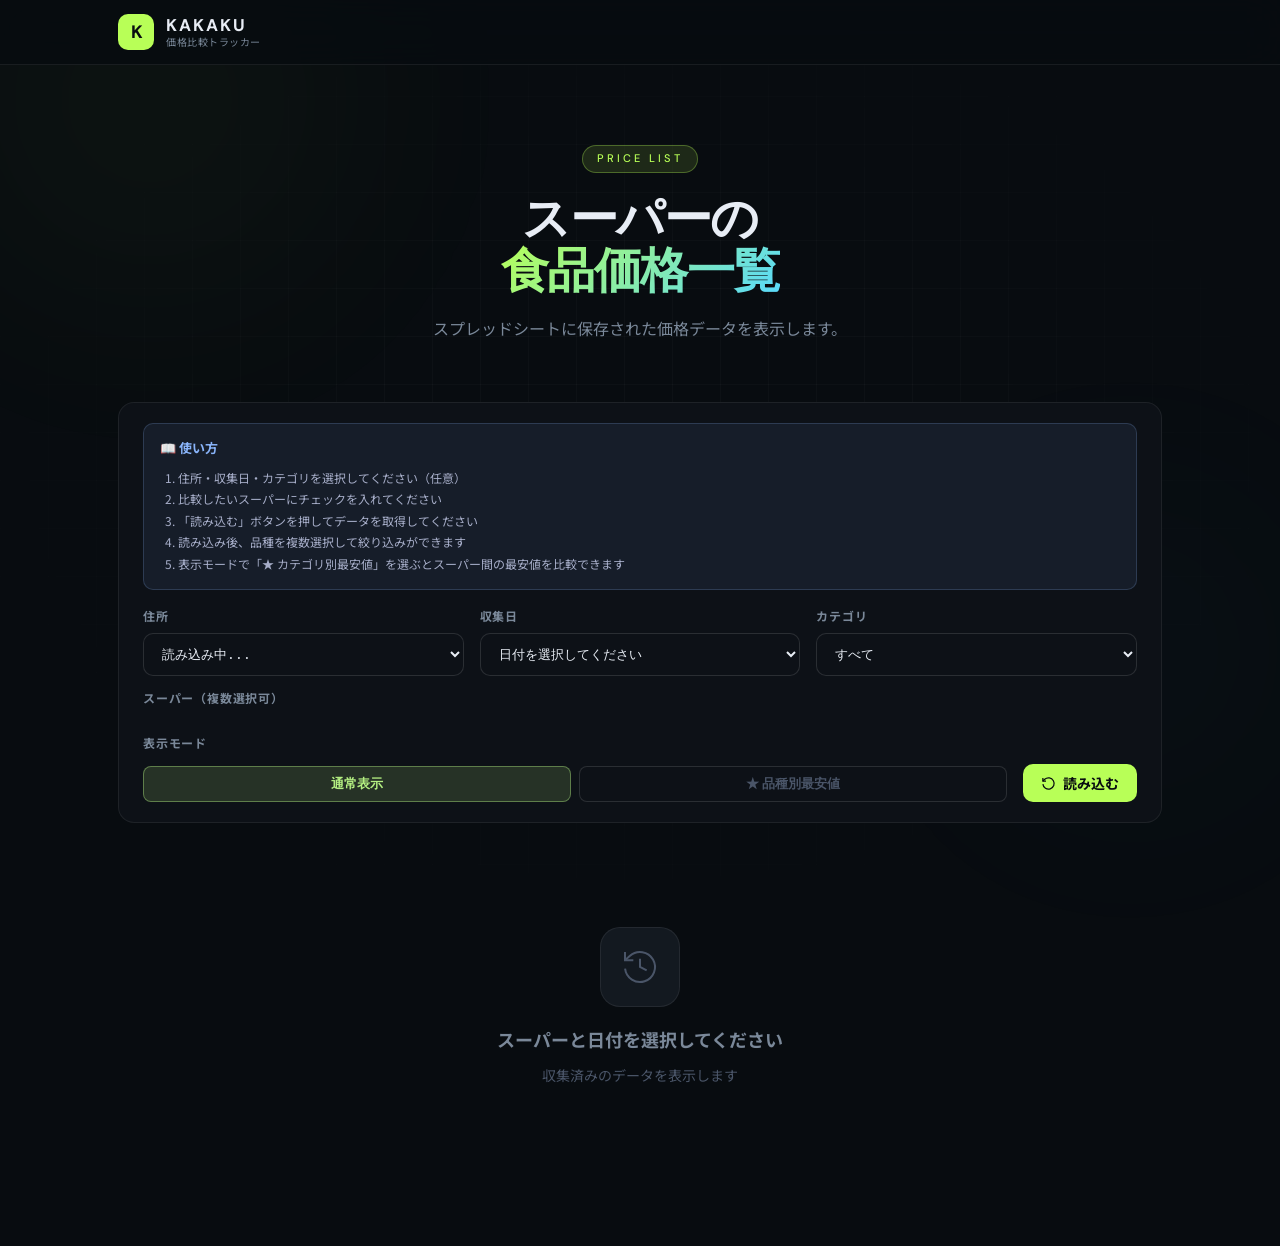
==== prices.html @ 95983d28 "Add files via upload" ====
<!DOCTYPE html>
<html lang="ja">
<head>
  <meta charset="UTF-8">
  <meta name="viewport" content="width=device-width, initial-scale=1.0">
  <title>食品価格一覧 - スーパーの食品価格比較アプリ</title>
  <link rel="preconnect" href="https://fonts.googleapis.com">
  <link href="https://fonts.googleapis.com/css2?family=DM+Sans:opsz,wght@9..40,300;9..40,500;9..40,700&family=Noto+Sans+JP:wght@300;400;500;700&family=DM+Mono:wght@400;500&display=swap" rel="stylesheet">
  <link rel="stylesheet" href="css/style.css">
</head>
<body>
  <div class="bg-glow bg-glow-1"></div>
  <div class="bg-glow bg-glow-2"></div>
  <div class="bg-grid"></div>

  <header class="header">
    <div class="header-inner">
      <div class="logo">
        <div class="logo-mark">K</div>
        <div class="logo-text">
          <span class="logo-main">KAKAKU</span>
          <span class="logo-sub">価格比較トラッカー</span>
        </div>
      </div>
      <nav class="header-nav">
      </nav>
    </div>
  </header>

  <!-- 設定ドロワー -->
  <div class="settings-overlay" id="settingsOverlay" style="display:none">
    <div class="settings-panel">
      <div class="settings-header">
        <h3>設定</h3>
        <button class="close-btn" id="drawerClose">
          <svg width="18" height="18" viewBox="0 0 24 24" fill="none" stroke="currentColor" stroke-width="2"><line x1="18" y1="6" x2="6" y2="18"/><line x1="6" y1="6" x2="18" y2="18"/></svg>
        </button>
      </div>
      <p class="settings-desc">設定はブラウザに保存されます。GAS URLなしでもデモモードで試せます。</p>
      <p class="settings-desc" style="color:#a6e3a1;margin-top:4px">
        📍 取得したい住所とスーパーを登録してください。登録後「保存する」を押すとスプレッドシートに反映されます。
      </p>

      <div class="settings-fields">
        <!-- スプレッドシートURL -->
        <div class="field-group">
          <label class="field-label">スプレッドシート URL</label>
          <input type="text" id="sheetUrl" placeholder="https://docs.google.com/spreadsheets/d/..." class="field-input">
          <span class="field-hint">「価格履歴」ボタンのリンク先になります</span>
        </div>

        <!-- 区切り線 -->
        <div class="settings-divider"></div>

        <!-- 登録スーパー -->
        <div class="field-group">
          <label class="field-label">登録スーパー</label>
          <span class="field-hint" style="margin-bottom:12px;display:block">住所を入力してスーパーを検索・登録してください</span>

          <!-- スーパー検索欄（最初は1欄） -->
          <div id="storeSearchRows">
            <div class="store-search-row" data-row="0">
              <div class="store-search-input-wrap">
                <input type="text" class="field-input store-address-input" placeholder="例: 栃木県足利市小俣町">
                <button class="ghost-btn store-search-btn">検索</button>
              </div>
              <!-- 候補リスト -->
              <div class="store-candidates" style="display:none"></div>
            </div>
          </div>
          <button class="add-row-btn" id="btnAddStoreRow">
            <svg width="13" height="13" viewBox="0 0 24 24" fill="none" stroke="currentColor" stroke-width="2.5"><line x1="12" y1="5" x2="12" y2="19"/><line x1="5" y1="12" x2="19" y2="12"/></svg>
            検索欄を追加
          </button>
        </div>

        <!-- 登録済みスーパー一覧 -->
        <div class="field-group" id="registeredStoresSection" style="display:none">
          <label class="field-label">登録済みスーパー</label>
          <div id="registeredStoresList"></div>
        </div>

        <!-- 区切り線 -->
        <div class="settings-divider"></div>

        <!-- スケジュール収集設定 -->
        <div class="field-group">
          <label class="field-label">スケジュール収集</label>
          <div class="auto-collect-row" style="margin-bottom:12px">
            <div class="auto-collect-info">
              <span class="auto-collect-label">スケジュール収集</span>
              <span class="auto-collect-sub" id="lastCollectedAt">最終収集: 未収集</span>
            </div>
            <button class="toggle-btn" id="btnAutoCollect" data-on="false">
              <span class="toggle-knob"></span>
            </button>
          </div>

          <!-- スケジュール時間リスト -->
          <div id="scheduleTimeList"></div>
          <button class="add-row-btn" id="btnAddSchedule">
            <svg width="13" height="13" viewBox="0 0 24 24" fill="none" stroke="currentColor" stroke-width="2.5"><line x1="12" y1="5" x2="12" y2="19"/><line x1="5" y1="12" x2="19" y2="12"/></svg>
            時間を追加（最大5つ）
          </button>
          <span class="field-hint" style="margin-top:8px;display:block">GASのトリガーで指定時刻に自動収集します。保存時にトリガーが自動更新されます。</span>
        </div>

        <!-- 保存ボタン -->
        <div class="field-group">
          <button class="primary-btn" id="btnSaveConfig" style="width:100%">
            <svg width="15" height="15" viewBox="0 0 24 24" fill="none" stroke="currentColor" stroke-width="2"><path d="M19 21H5a2 2 0 0 1-2-2V5a2 2 0 0 1 2-2h11l5 5v11a2 2 0 0 1-2 2z"/><polyline points="17 21 17 13 7 13 7 21"/><polyline points="7 3 7 8 15 8"/></svg>
            保存する
          </button>
        </div>
        <!-- クリアボタン -->
        <div class="field-group">
          <button class="ghost-btn" id="btnClearFilter" style="width:100%;color:#f38ba8;border-color:rgba(243,139,168,0.4)">
            <svg width="15" height="15" viewBox="0 0 24 24" fill="none" stroke="currentColor" stroke-width="2"><polyline points="3 6 5 6 21 6"/><path d="M19 6v14a2 2 0 0 1-2 2H7a2 2 0 0 1-2-2V6m3 0V4a1 1 0 0 1 1-1h4a1 1 0 0 1 1 1v2"/></svg>
            検索フィルターをクリア
          </button>
        </div>
      </div>

      <button class="save-btn" id="btnSaveConfig">保存する</button>
    </div>
  </div>

  <!-- デモモードバナー -->
  <div id="demoBanner" style="display:none">
    <div class="demo-banner">
      <span class="demo-banner-icon">🎬</span>
      <span class="demo-banner-text">デモモード中 — すべてサンプルデータで動作しています</span>
      <button class="demo-banner-close" id="btnExitDemo">終了</button>
    </div>
  </div>

  <main class="main">
    <!-- タブ非表示（食品価格一覧のみ表示） -->
    <div class="main-tabs" id="mainTabs" style="display:none">
      <button class="main-tab" id="tabRealtime" data-tab="realtime">
        リアルタイム価格一覧
      </button>
      <button class="main-tab active" id="tabHistory" data-tab="history">
        食品価格一覧
      </button>
    </div>

    <!-- リアルタイム収集タブ -->
    <div id="panelRealtime" style="display:none">
    <!-- ヒーロー検索 -->
    <section class="hero">
      <div class="hero-eyebrow">SMART PRICE TRACKER</div>
      <h1 class="hero-title">近くのスーパーの<br><span class="hero-accent">食品価格</span>を比較</h1>
      <p class="hero-desc">住所を入力するだけ。チラシ情報を自動収集して価格を比較します。</p>
      <div class="search-container">
        <div class="search-field" id="searchField">
          <svg class="search-ico" width="18" height="18" viewBox="0 0 24 24" fill="none" stroke="currentColor" stroke-width="2"><circle cx="11" cy="11" r="8"/><path d="m21 21-4.35-4.35"/></svg>
          <input type="text" id="addressInput" class="search-input" placeholder="例：栃木県佐野市高砂町...">
        </div>
        <button class="search-btn" id="btnSearchStores">
          スーパーを探す
          <svg width="16" height="16" viewBox="0 0 24 24" fill="none" stroke="currentColor" stroke-width="2.5"><path d="M5 12h14M12 5l7 7-7 7"/></svg>
        </button>
      </div>
      <p class="search-note">※ GAS URL未設定の場合はデモデータで動作します</p>
    </section>

    <!-- スーパー一覧 -->
    <section class="stores-section" id="storesSection" style="display:none">
      <div class="section-header">
        <div class="section-title-row">
          <h2 class="section-title">近くのスーパー</h2>
          <span class="count-chip" id="storeCount">0件</span>
        </div>
        <div class="section-actions">
          <button class="ghost-btn" id="btnSelectAll">すべて選択</button>
          <button class="primary-btn" id="btnCollectPrices">
            <svg width="15" height="15" viewBox="0 0 24 24" fill="none" stroke="currentColor" stroke-width="2.5"><polygon points="13 2 3 14 12 14 11 22 21 10 12 10 13 2"/></svg>
            チラシ収集
          </button>
        </div>
      </div>
      <div class="stores-grid" id="storesGrid"></div>
    </section>

    <!-- 収集中 -->
    <div class="loading-overlay" id="collectingOverlay" style="display:none">
      <div class="loading-card">
        <div class="loading-rings">
          <div class="ring ring-1"></div>
          <div class="ring ring-2"></div>
          <div class="ring ring-3"></div>
        </div>
        <p class="loading-title">チラシ情報を収集中</p>
        <p class="loading-store" id="collectingStoreName">—</p>
        <div class="progress-bar-track">
          <div class="progress-bar-fill" id="progressBar"></div>
        </div>
        <p class="loading-count" id="progressText">0 / 0</p>
      </div>
    </div>

    <!-- 価格比較結果 -->
    <section class="results-section" id="resultsSection" style="display:none">
      <div class="section-header">
        <div class="section-title-row">
          <h2 class="section-title">価格比較結果</h2>
          <span class="time-chip" id="resultDate"></span>
        </div>
        <div class="section-actions">
          <button class="ghost-btn" id="btnReCollect">再収集</button>
          <button class="primary-btn" id="btnExportSheet">
            <svg width="15" height="15" viewBox="0 0 24 24" fill="none" stroke="currentColor" stroke-width="2"><path d="M21 15v4a2 2 0 0 1-2 2H5a2 2 0 0 1-2-2v-4"/><polyline points="7 10 12 15 17 10"/><line x1="12" y1="15" x2="12" y2="3"/></svg>
            シートに保存
          </button>
        </div>
      </div>

      <div class="ranking-strip" id="bestDealSection"></div>
      <div class="filter-tabs" id="categoryTabs"></div>

      <div class="table-container">
        <table class="price-table">
          <thead id="priceTableHead"></thead>
          <tbody id="priceTableBody"></tbody>
        </table>
      </div>
      <div class="save-feedback" id="saveStatus" style="display:none"></div>
    </section>

    <!-- 空状態 -->
    <div class="empty-state" id="emptyState">
      <div class="empty-icon-wrap">
        <svg width="40" height="40" viewBox="0 0 24 24" fill="none" stroke="currentColor" stroke-width="1.2"><path d="M6 2 3 6v14a2 2 0 0 0 2 2h14a2 2 0 0 0 2-2V6l-3-4z"/><line x1="3" y1="6" x2="21" y2="6"/><path d="M16 10a4 4 0 0 1-8 0"/></svg>
      </div>
      <p class="empty-title">住所を入力してください</p>
      <p class="empty-desc">近くのスーパーを探してチラシ価格を一括収集します</p>
    </div>
  </div><!-- /panelRealtime -->

  <!-- 履歴タブ -->
  <div id="panelHistory" style="display:block">
    <section class="hero" style="padding-bottom:20px">
      <div class="hero-eyebrow">PRICE LIST</div>
      <h1 class="hero-title" style="font-size:clamp(28px,5vw,48px)">スーパーの<br><span class="hero-accent">食品価格一覧</span></h1>
      <p class="hero-desc">スプレッドシートに保存された価格データを表示します。</p>
    </section>

    <section class="stores-section" style="display:block">
      <div class="history-filter-card">

        <!-- 使い方説明 -->
        <div style="background:rgba(137,180,250,0.08);border:1px solid rgba(137,180,250,0.2);border-radius:10px;padding:14px 16px;margin-bottom:16px">
          <p style="color:#89b4fa;font-size:13px;font-weight:700;margin-bottom:8px">📖 使い方</p>
          <ol style="color:#a6adc8;font-size:12px;line-height:1.8;margin:0;padding-left:18px">
            <li>住所・収集日・カテゴリを選択してください（任意）</li>
            <li>比較したいスーパーにチェックを入れてください</li>
            <li>「読み込む」ボタンを押してデータを取得してください</li>
            <li>読み込み後、品種を複数選択して絞り込みができます</li>
            <li>表示モードで「★ カテゴリ別最安値」を選ぶとスーパー間の最安値を比較できます</li>
          </ol>
        </div>
        <!-- 1行目: 住所・日付 -->
        <div class="history-filter-row" style="margin-bottom:12px">
          <!-- 住所フィルター -->
          <div class="field-group" style="margin:0;flex:1">
            <label class="field-label">住所</label>
            <select id="historyAddressSelect" class="field-input">
              <option value="">読み込み中...</option>
            </select>
          </div>
          <!-- 日付フィルター -->
          <div class="field-group" style="margin:0;flex:1">
            <label class="field-label">収集日</label>
            <select id="historyDateSelect" class="field-input">
              <option value="">日付を選択してください</option>
            </select>
          </div>
          <!-- カテゴリフィルター -->
          <div class="field-group" style="margin:0;flex:1">
            <label class="field-label">カテゴリ</label>
            <select id="historyCategoryFilter" class="field-input">
              <option value="">すべて</option>
              <option>野菜・果物</option>
              <option>肉・鶏</option>
              <option>魚介類</option>
              <option>乳製品・卵</option>
              <option>パン・米</option>
              <option>飲料</option>
              <option>冷凍食品</option>
              <option>調味料</option>
              <option>生活雑貨</option>
              <option>その他</option>
            </select>
          </div>
        </div>

        <!-- 2行目: スーパー複数選択（プルダウン） -->
        <div class="field-group" style="margin:0 0 12px 0">
          <label class="field-label">スーパー（複数選択可）</label>
          <div id="storeMultiSelect" style="margin-top:6px"></div>
        </div>

        <!-- 品種複数選択（読み込み後に表示） -->
        <div id="itemMultiSelectWrap" style="display:none;margin-bottom:12px">
          <label class="field-label" style="margin-bottom:6px;display:block">品種（複数選択可）</label>
          <div id="itemMultiSelect"></div>
        </div>

        <!-- 3行目: 表示モード・読み込みボタン -->
        <div class="history-filter-row">
          <div class="field-group" style="margin:0;flex:1">
            <label class="field-label">表示モード</label>
            <div style="display:flex;gap:8px;margin-top:6px">
              <button class="mode-btn active" id="btnModeNormal" style="flex:1">
                通常表示
              </button>
              <button class="mode-btn" id="btnModeCheapest" style="flex:1">
                ★ 品種別最安値
              </button>
            </div>
          </div>
          <button class="primary-btn" id="btnLoadHistory" style="align-self:flex-end;white-space:nowrap">
            <svg width="15" height="15" viewBox="0 0 24 24" fill="none" stroke="currentColor" stroke-width="2"><path d="M3 3v5h5"/><path d="M3.05 13A9 9 0 1 0 6 5.3L3 8"/></svg>
            読み込む
          </button>
        </div>
      </div>
    </section>

    <!-- 履歴結果 -->
    <section class="results-section" id="historyResultsSection" style="display:none">
      <div class="section-header">
        <div class="section-title-row">
          <h2 class="section-title">価格履歴</h2>
          <span class="time-chip" id="historyResultDate"></span>
        </div>
      </div>
      <div class="ranking-strip" id="historyBestDealSection"></div>
      <div class="filter-tabs" id="historyCategoryTabs"></div>
      <div class="table-container">
        <table class="price-table">
          <thead id="historyTableHead"></thead>
          <tbody id="historyTableBody"></tbody>
        </table>
      </div>
    </section>

    <div class="empty-state" id="historyEmptyState">
      <div class="empty-icon-wrap">
        <svg width="40" height="40" viewBox="0 0 24 24" fill="none" stroke="currentColor" stroke-width="1.2"><path d="M3 3v5h5"/><path d="M3.05 13A9 9 0 1 0 6 5.3L3 8"/><path d="M12 7v5l4 2"/></svg>
      </div>
      <p class="empty-title">スーパーと日付を選択してください</p>
      <p class="empty-desc">収集済みのデータを表示します</p>
    </div>
  </div><!-- /panelHistory -->
  </main>

  <div class="toast-wrap" id="toastContainer"></div>

  <script src="js/config.js"></script>
  <script src="js/scraper.js"></script>
  <script src="js/ui.js"></script>
  <script src="js/app.js"></script>
</body>
</html>
---- css/style.css ----
/* ============================================
   KAKAKU — Premium Price Tracker
   ============================================ */

:root {
  --bg:         #080c10;
  --bg2:        #0d1117;
  --bg3:        #131920;
  --bg4:        #1a2230;
  --border:     rgba(255,255,255,0.07);
  --border2:    rgba(255,255,255,0.12);
  --lime:       #b8ff57;
  --lime-dim:   rgba(184,255,87,0.12);
  --lime-glow:  rgba(184,255,87,0.25);
  --cyan:       #57d9ff;
  --red:        #ff6b6b;
  --text:       #e8edf5;
  --text2:      #7a8899;
  --text3:      #4a5568;
  --radius:     16px;
  --radius-sm:  10px;
  --font-body:  'Noto Sans JP', 'DM Sans', sans-serif;
  --font-en:    'DM Sans', sans-serif;
  --font-mono:  'DM Mono', monospace;
}

*, *::before, *::after { box-sizing: border-box; margin: 0; padding: 0; }
html { scroll-behavior: smooth; }

body {
  font-family: var(--font-body);
  background: var(--bg);
  color: var(--text);
  min-height: 100vh;
  overflow-x: hidden;
  line-height: 1.6;
}

/* ── 背景 ── */
.bg-glow {
  position: fixed; pointer-events: none; z-index: 0;
  border-radius: 50%; filter: blur(120px); opacity: 0.4;
}
.bg-glow-1 {
  width: 600px; height: 600px;
  background: radial-gradient(circle, rgba(184,255,87,0.15), transparent 70%);
  top: -200px; left: -150px;
}
.bg-glow-2 {
  width: 500px; height: 500px;
  background: radial-gradient(circle, rgba(87,217,255,0.1), transparent 70%);
  bottom: 0; right: -100px;
}
.bg-grid {
  position: fixed; inset: 0; z-index: 0; pointer-events: none;
  background-image:
    linear-gradient(rgba(255,255,255,0.025) 1px, transparent 1px),
    linear-gradient(90deg, rgba(255,255,255,0.025) 1px, transparent 1px);
  background-size: 48px 48px;
  mask-image: radial-gradient(ellipse at center, black 30%, transparent 80%);
}

/* ── ヘッダー ── */
.header {
  position: sticky; top: 0; z-index: 100;
  background: rgba(8,12,16,0.85);
  backdrop-filter: blur(20px) saturate(180%);
  border-bottom: 1px solid var(--border);
}
.header-inner {
  max-width: 1100px; margin: 0 auto;
  display: flex; align-items: center; justify-content: space-between;
  padding: 14px 28px;
}
.logo { display: flex; align-items: center; gap: 12px; }
.logo-mark {
  width: 36px; height: 36px; border-radius: 10px;
  background: var(--lime); color: #080c10;
  display: flex; align-items: center; justify-content: center;
  font-family: var(--font-en); font-weight: 700; font-size: 18px;
  letter-spacing: -1px; flex-shrink: 0;
}
.logo-text { display: flex; flex-direction: column; line-height: 1.15; }
.logo-main {
  font-family: var(--font-en); font-weight: 700; font-size: 17px;
  color: var(--text); letter-spacing: 2px;
}
.logo-sub { font-size: 10px; color: var(--text2); letter-spacing: 0.5px; }

.header-nav { display: flex; gap: 8px; align-items: center; }
.nav-btn {
  display: flex; align-items: center; gap: 6px;
  background: rgba(255,255,255,0.05); border: 1px solid var(--border2);
  color: var(--text2); border-radius: var(--radius-sm);
  padding: 7px 14px; cursor: pointer; font-size: 13px;
  font-family: var(--font-body); transition: all 0.2s;
}
.nav-btn:hover { background: rgba(255,255,255,0.1); color: var(--text); border-color: rgba(255,255,255,0.2); }
.nav-btn.highlighted { background: var(--lime-dim); border-color: rgba(184,255,87,0.3); color: var(--lime); }
.nav-btn.highlighted:hover { background: rgba(184,255,87,0.2); }

/* ── 設定オーバーレイ ── */
.settings-overlay {
  position: fixed; inset: 0; z-index: 200;
  background: rgba(0,0,0,0.7); backdrop-filter: blur(8px);
  display: flex; align-items: center; justify-content: center;
  animation: fadeIn 0.2s ease;
}
@keyframes fadeIn { from { opacity: 0; } to { opacity: 1; } }

.settings-panel {
  background: var(--bg3); border: 1px solid var(--border2);
  border-radius: 20px; padding: 32px;
  width: min(520px, 90vw);
  max-height: 85vh;
  overflow-y: auto;
  box-shadow: 0 40px 80px rgba(0,0,0,0.6);
  animation: slideUp 0.25s ease;
}
@keyframes slideUp { from { transform: translateY(20px); opacity: 0; } to { transform: translateY(0); opacity: 1; } }

.settings-header { display: flex; align-items: center; justify-content: space-between; margin-bottom: 10px; }
.settings-header h3 { font-family: var(--font-en); font-weight: 700; font-size: 18px; }
.close-btn {
  background: rgba(255,255,255,0.06); border: 1px solid var(--border);
  color: var(--text2); border-radius: 8px; width: 32px; height: 32px;
  display: flex; align-items: center; justify-content: center;
  cursor: pointer; transition: all 0.2s;
}
.close-btn:hover { background: rgba(255,255,255,0.12); color: var(--text); }
.settings-desc { font-size: 13px; color: var(--text2); margin-bottom: 24px; line-height: 1.6; }
.settings-fields { display: flex; flex-direction: column; gap: 20px; margin-bottom: 24px; }
.field-group { display: flex; flex-direction: column; gap: 8px; }
.field-label { font-size: 12px; font-weight: 700; color: var(--text2); text-transform: uppercase; letter-spacing: 0.8px; }
.field-label em { font-style: normal; font-weight: 400; color: var(--text3); text-transform: none; letter-spacing: 0; }
.field-input {
  background: var(--bg2); border: 1px solid var(--border2);
  color: var(--text); border-radius: var(--radius-sm);
  padding: 11px 14px; font-size: 13px; font-family: var(--font-mono);
  outline: none; transition: border-color 0.2s; width: 100%;
}
.field-input:focus { border-color: var(--lime); box-shadow: 0 0 0 3px var(--lime-dim); }
.field-input::placeholder { color: var(--text3); font-family: var(--font-body); }
.field-hint { font-size: 11px; color: var(--text3); }
.save-btn {
  width: 100%; padding: 13px; background: var(--lime);
  color: #080c10; border: none; border-radius: var(--radius-sm);
  font-size: 14px; font-weight: 700; cursor: pointer;
  font-family: var(--font-body); transition: all 0.2s;
}
.save-btn:hover { background: #c8ff70; box-shadow: 0 4px 20px var(--lime-glow); transform: translateY(-1px); }

/* ── メイン ── */
.main {
  max-width: 1100px; margin: 0 auto; padding: 0 28px 80px;
  position: relative; z-index: 1;
  display: flex; flex-direction: column; gap: 40px;
}

/* ── ヒーロー ── */
.hero {
  padding: 80px 0 40px;
  display: flex; flex-direction: column; align-items: center; text-align: center;
}
.hero-eyebrow {
  font-family: var(--font-en); font-size: 11px; font-weight: 500;
  color: var(--lime); letter-spacing: 3px; margin-bottom: 20px;
  border: 1px solid rgba(184,255,87,0.3); border-radius: 99px;
  padding: 4px 14px; background: var(--lime-dim);
  display: inline-block;
}
.hero-title {
  font-family: var(--font-en); font-size: clamp(36px, 6vw, 64px);
  font-weight: 700; line-height: 1.1; letter-spacing: -1.5px;
  margin-bottom: 18px; color: var(--text);
}
.hero-accent {
  background: linear-gradient(135deg, var(--lime), var(--cyan));
  -webkit-background-clip: text; -webkit-text-fill-color: transparent;
  background-clip: text;
}
.hero-desc { font-size: 16px; color: var(--text2); margin-bottom: 40px; max-width: 440px; }

.search-container {
  display: flex; gap: 10px; align-items: center;
  width: 100%; max-width: 600px; flex-wrap: wrap; justify-content: center;
}
.search-field {
  display: flex; align-items: center; gap: 10px;
  background: var(--bg3); border: 1px solid var(--border2);
  border-radius: 14px; padding: 4px 4px 4px 16px;
  flex: 1; min-width: 280px;
  transition: border-color 0.2s, box-shadow 0.2s;
}
.search-field:focus-within {
  border-color: var(--lime);
  box-shadow: 0 0 0 3px var(--lime-dim), 0 8px 32px rgba(0,0,0,0.3);
}
.search-ico { color: var(--text3); flex-shrink: 0; }
.search-input {
  flex: 1; background: none; border: none; outline: none;
  color: var(--text); font-size: 15px; font-family: var(--font-body);
  padding: 10px 0;
}
.search-input::placeholder { color: var(--text3); }
.search-btn {
  display: flex; align-items: center; gap: 8px;
  background: var(--lime); color: #080c10;
  border: none; border-radius: 10px; padding: 12px 22px;
  font-size: 14px; font-weight: 700; cursor: pointer;
  font-family: var(--font-body); transition: all 0.2s; white-space: nowrap;
}
.search-btn:hover { background: #c8ff70; box-shadow: 0 4px 20px var(--lime-glow); transform: translateY(-1px); }
.search-btn:disabled { opacity: 0.5; cursor: not-allowed; transform: none; }
.search-note { font-size: 12px; color: var(--text3); width: 100%; text-align: center; }

/* ── セクション共通 ── */
.section-header {
  display: flex; align-items: center; justify-content: space-between;
  flex-wrap: wrap; gap: 12px; margin-bottom: 20px;
}
.section-title-row { display: flex; align-items: center; gap: 10px; }
.section-title { font-family: var(--font-en); font-weight: 700; font-size: 20px; }
.count-chip {
  background: var(--lime-dim); color: var(--lime); border: 1px solid rgba(184,255,87,0.3);
  font-size: 12px; font-weight: 700; padding: 3px 10px; border-radius: 99px;
  font-family: var(--font-mono);
}
.time-chip { font-size: 12px; color: var(--text3); font-family: var(--font-mono); }
.section-actions { display: flex; gap: 8px; align-items: center; flex-wrap: wrap; }

.ghost-btn {
  background: transparent; border: 1px solid var(--border2);
  color: var(--text2); border-radius: var(--radius-sm);
  padding: 9px 16px; cursor: pointer; font-size: 13px;
  font-family: var(--font-body); transition: all 0.2s;
}
.ghost-btn:hover { border-color: rgba(255,255,255,0.25); color: var(--text); background: rgba(255,255,255,0.05); }

.primary-btn {
  display: flex; align-items: center; gap: 7px;
  background: var(--lime); color: #080c10;
  border: none; border-radius: var(--radius-sm);
  padding: 9px 18px; cursor: pointer; font-size: 14px; font-weight: 700;
  font-family: var(--font-body); transition: all 0.2s;
}
.primary-btn:hover { background: #c8ff70; box-shadow: 0 4px 16px var(--lime-glow); }
.primary-btn:disabled { opacity: 0.4; cursor: not-allowed; }

/* ── スーパーグリッド ── */
.stores-grid {
  display: grid; grid-template-columns: repeat(auto-fill, minmax(240px, 1fr)); gap: 12px;
}
.store-card {
  background: var(--bg3); border: 1.5px solid var(--border);
  border-radius: var(--radius); padding: 18px 20px;
  cursor: pointer; transition: all 0.2s; position: relative;
  user-select: none;
}
.store-card::before {
  content: ''; position: absolute; inset: -1.5px; border-radius: var(--radius);
  background: linear-gradient(135deg, var(--lime), var(--cyan));
  z-index: -1; opacity: 0; transition: opacity 0.2s;
}
.store-card:hover { transform: translateY(-2px); box-shadow: 0 8px 32px rgba(0,0,0,0.4); border-color: transparent; }
.store-card:hover::before { opacity: 1; }
.store-card.selected { border-color: transparent; background: rgba(13,17,23,0.95); }
.store-card.selected::before { opacity: 1; }

.store-check {
  position: absolute; top: 14px; right: 14px;
  width: 20px; height: 20px; border-radius: 6px;
  background: var(--lime); color: #080c10;
  display: none; align-items: center; justify-content: center; font-size: 11px;
}
.store-card.selected .store-check { display: flex; }

.store-name { font-weight: 700; font-size: 15px; margin-bottom: 5px; line-height: 1.3; }
.store-address { font-size: 12px; color: var(--text2); margin-bottom: 10px; line-height: 1.5; }
.store-tags { display: flex; gap: 6px; flex-wrap: wrap; align-items: center; }
.store-tag {
  font-size: 11px; font-family: var(--font-mono);
  background: rgba(255,255,255,0.06); color: var(--text2);
  padding: 2px 8px; border-radius: 5px;
}
.store-tag.open { color: #5eead4; background: rgba(94,234,212,0.1); }
.store-tag.closed { color: var(--red); background: rgba(255,107,107,0.1); }

/* ── ローディング ── */
.loading-overlay {
  position: fixed; inset: 0; z-index: 300;
  background: rgba(0,0,0,0.8); backdrop-filter: blur(12px);
  display: flex; align-items: center; justify-content: center;
}
.loading-card {
  background: var(--bg3); border: 1px solid var(--border2);
  border-radius: 24px; padding: 48px 40px;
  display: flex; flex-direction: column; align-items: center; gap: 14px;
  min-width: 300px; box-shadow: 0 40px 80px rgba(0,0,0,0.5);
}
.loading-rings { position: relative; width: 64px; height: 64px; margin-bottom: 8px; }
.ring {
  position: absolute; border-radius: 50%; border: 2px solid transparent;
  top: 50%; left: 50%; transform: translate(-50%, -50%);
}
.ring-1 { width: 64px; height: 64px; border-top-color: var(--lime); animation: spin 1s linear infinite; }
.ring-2 { width: 48px; height: 48px; border-top-color: var(--cyan); animation: spin 0.8s linear infinite reverse; }
.ring-3 { width: 32px; height: 32px; border-top-color: rgba(184,255,87,0.4); animation: spin 1.2s linear infinite; }
@keyframes spin { to { transform: translate(-50%, -50%) rotate(360deg); } }

.loading-title { font-weight: 700; font-size: 16px; }
.loading-store { font-size: 13px; color: var(--lime); text-align: center; min-height: 18px; font-family: var(--font-mono); }
.progress-bar-track { width: 200px; height: 3px; background: var(--bg4); border-radius: 2px; overflow: hidden; }
.progress-bar-fill { height: 100%; background: linear-gradient(90deg, var(--lime), var(--cyan)); border-radius: 2px; transition: width 0.3s ease; width: 0%; }
.loading-count { font-size: 12px; color: var(--text3); font-family: var(--font-mono); }

/* ── ランキング ── */
.ranking-strip { display: flex; gap: 10px; flex-wrap: wrap; margin-bottom: 24px; }
.ranking-card {
  flex: 1; min-width: 150px;
  background: linear-gradient(135deg, rgba(184,255,87,0.08), rgba(87,217,255,0.04));
  border: 1px solid rgba(184,255,87,0.2); border-radius: var(--radius);
  padding: 16px 18px;
}
.ranking-medal { font-size: 18px; margin-bottom: 6px; }
.ranking-store { font-weight: 700; font-size: 14px; margin-bottom: 2px; }
.ranking-wins { font-size: 12px; color: var(--text2); margin-bottom: 6px; }
.ranking-saving { font-family: var(--font-mono); font-size: 20px; font-weight: 500; color: var(--lime); }

/* ── フィルタータブ ── */
.filter-tabs { display: flex; gap: 6px; flex-wrap: wrap; margin-bottom: 20px; }
.filter-tab {
  background: var(--bg3); border: 1px solid var(--border);
  color: var(--text2); border-radius: 99px; padding: 6px 14px;
  cursor: pointer; font-size: 12px; font-family: var(--font-body);
  transition: all 0.15s;
}
.filter-tab:hover { border-color: var(--border2); color: var(--text); }
.filter-tab.active { background: var(--lime-dim); border-color: rgba(184,255,87,0.4); color: var(--lime); font-weight: 700; }

/* ── 価格テーブル ── */
.table-container {
  overflow-x: auto; border-radius: var(--radius);
  border: 1px solid var(--border); background: var(--bg2);
}
.price-table { width: 100%; border-collapse: collapse; font-size: 13px; min-width: 560px; }
.price-table thead { background: var(--bg3); border-bottom: 1px solid var(--border); }
.price-table th {
  padding: 13px 16px; text-align: left;
  font-size: 11px; font-weight: 700; color: var(--text2);
  text-transform: uppercase; letter-spacing: 0.8px;
  white-space: nowrap; font-family: var(--font-en);
}
.price-table th.sortable { cursor: pointer; transition: color 0.15s; }
.price-table th.sortable:hover { color: var(--lime); }
.price-table tbody tr {
  border-bottom: 1px solid rgba(255,255,255,0.04);
  transition: background 0.15s;
}
.price-table tbody tr:hover { background: rgba(255,255,255,0.025); }
.price-table td { padding: 13px 16px; vertical-align: middle; }

.item-name { font-weight: 700; font-size: 14px; }
.item-cat {
  display: inline-block; margin-top: 3px;
  font-size: 10px; color: var(--text3);
  background: rgba(255,255,255,0.05);
  padding: 1px 7px; border-radius: 4px;
}
.price-cell { text-align: right; }
.price-tag {
  display: inline-flex; align-items: center; gap: 4px;
  padding: 4px 10px; border-radius: 8px;
  font-family: var(--font-mono); font-size: 13px; font-weight: 500;
}
.price-tag.best { background: var(--lime-dim); color: var(--lime); border: 1px solid rgba(184,255,87,0.3); }
.price-tag.normal { color: var(--text); }
.price-tag.sale { color: #ff9b57; }
.price-none { color: var(--text3); font-family: var(--font-mono); font-size: 13px; }
.sale-badge {
  font-size: 9px; background: rgba(255,155,87,0.15); color: #ff9b57;
  padding: 1px 5px; border-radius: 3px; margin-left: 4px;
  font-family: var(--font-en); letter-spacing: 0.5px;
}

/* ── 保存フィードバック ── */
.save-feedback {
  margin-top: 14px; padding: 12px 16px; border-radius: var(--radius-sm);
  font-size: 13px; font-weight: 700;
}
.save-feedback.success { background: rgba(94,234,212,0.1); border: 1px solid rgba(94,234,212,0.2); color: #5eead4; }
.save-feedback.error { background: rgba(255,107,107,0.1); border: 1px solid rgba(255,107,107,0.2); color: var(--red); }

/* ── 空状態 ── */
.empty-state {
  display: flex; flex-direction: column; align-items: center;
  gap: 10px; padding: 80px 24px; text-align: center;
}
.empty-icon-wrap {
  width: 80px; height: 80px; border-radius: 20px;
  background: var(--bg3); border: 1px solid var(--border);
  display: flex; align-items: center; justify-content: center;
  color: var(--text3); margin-bottom: 8px;
}
.empty-title { font-size: 18px; font-weight: 700; color: var(--text2); }
.empty-desc { font-size: 14px; color: var(--text3); max-width: 320px; }

/* ── トースト ── */
.toast-wrap {
  position: fixed; bottom: 24px; right: 24px;
  display: flex; flex-direction: column; gap: 8px; z-index: 400;
}
.toast {
  background: var(--bg3); border: 1px solid var(--border2);
  border-radius: var(--radius-sm); padding: 12px 16px;
  font-size: 13px; min-width: 220px; max-width: 340px;
  display: flex; align-items: center; gap: 10px;
  box-shadow: 0 8px 32px rgba(0,0,0,0.4);
  animation: toastIn 0.3s cubic-bezier(0.34,1.56,0.64,1);
  transition: opacity 0.3s;
}
.toast.success { border-left: 3px solid var(--lime); }
.toast.error   { border-left: 3px solid var(--red); }
.toast.info    { border-left: 3px solid var(--cyan); }
@keyframes toastIn { from { opacity: 0; transform: translateX(16px) scale(0.95); } to { opacity: 1; transform: none; } }

/* ── デモバナー ── */
.demo-notice {
  grid-column: 1 / -1;
  background: rgba(87,217,255,0.07); border: 1px solid rgba(87,217,255,0.2);
  border-radius: var(--radius-sm); padding: 10px 14px;
  font-size: 12px; color: var(--cyan); margin-bottom: 4px;
}

/* ── レスポンシブ ── */
@media (max-width: 640px) {
  .header-inner { padding: 12px 16px; }
  .main { padding: 0 16px 60px; }
  .hero { padding: 48px 0 28px; }
  .hero-title { font-size: 32px; letter-spacing: -0.5px; }
  .search-container { flex-direction: column; align-items: stretch; }
  .search-field { min-width: unset; }
  .search-btn { width: 100%; justify-content: center; }
  .section-header { flex-direction: column; align-items: flex-start; }
  .stores-grid { grid-template-columns: 1fr; }
}

/* ══════════════════════════════
   表示モード タブ・フィルター
   ══════════════════════════════ */
.mode-row {
  display: flex; gap: 8px; flex-wrap: wrap;
  margin-bottom: 12px;
}
.mode-tab {
  background: var(--bg3); border: 1px solid var(--border2);
  color: var(--text2); border-radius: var(--radius-sm);
  padding: 9px 18px; cursor: pointer; font-size: 13px;
  font-family: var(--font-body); font-weight: 500;
  transition: all 0.15s; white-space: nowrap;
}
.mode-tab:hover { border-color: rgba(255,255,255,0.25); color: var(--text); }
.mode-tab.active {
  background: var(--lime-dim); border-color: rgba(184,255,87,0.5);
  color: var(--lime); font-weight: 700;
}

.cat-row {
  display: flex; gap: 6px; flex-wrap: wrap; margin-bottom: 16px;
}

.store-filter-row {
  display: flex; gap: 8px; flex-wrap: wrap; margin-bottom: 16px;
}
.store-filter-btn {
  background: var(--bg3); border: 1px solid var(--border);
  color: var(--text2); border-radius: 99px;
  padding: 7px 16px; cursor: pointer; font-size: 13px;
  font-family: var(--font-body); transition: all 0.15s;
}
.store-filter-btn:hover { border-color: var(--border2); color: var(--text); }
.store-filter-btn.active {
  background: rgba(87,217,255,0.12); border-color: rgba(87,217,255,0.4);
  color: var(--cyan); font-weight: 700;
}

/* ── ランキング表のスーパー名 ── */
.rank-store-name {
  font-size: 11px; color: var(--text2);
  margin-top: 4px; font-family: var(--font-mono);
}

/* ── 値引きモード ── */
.discount-saving {
  color: #ff9b57; font-family: var(--font-mono);
  font-weight: 700; font-size: 14px;
}
.discount-pct {
  background: rgba(255,155,87,0.15); color: #ff9b57;
  padding: 3px 10px; border-radius: 8px;
  font-family: var(--font-mono); font-size: 13px; font-weight: 700;
}

/* ── スーパー別比較 ── */
.compare-best {
  color: var(--lime); font-weight: 700;
  font-family: var(--font-mono); font-size: 13px;
}
.compare-worse {
  color: var(--red); font-family: var(--font-mono); font-size: 13px;
}

/* ── 有効期限バッジ ── */
.valid-date-badge {
  display: inline-block; margin-top: 3px;
  font-size: 10px; font-weight: 700;
  background: rgba(255,107,107,0.15);
  color: var(--red); border: 1px solid rgba(255,107,107,0.3);
  padding: 1px 7px; border-radius: 4px;
  font-family: var(--font-mono);
}

/* ── チェックボックス行 ── */
.checkbox-row {
  display: flex; align-items: center;
  margin-bottom: 12px;
}
.checkbox-label {
  display: flex; align-items: center; gap: 8px;
  font-size: 13px; color: var(--text2); cursor: pointer;
  user-select: none;
}
.checkbox-label input[type="checkbox"] {
  width: 16px; height: 16px; cursor: pointer;
  accent-color: var(--lime);
}
.checkbox-label:hover { color: var(--text); }

/* ── チラシなしバッジ ── */
.no-chirashi-badge {
  display: inline-block;
  font-size: 11px; font-weight: 700;
  background: rgba(255,255,255,0.06);
  color: var(--text3); border: 1px solid var(--border);
  padding: 3px 10px; border-radius: 99px;
  font-family: var(--font-mono);
}

/* ── 有効期限バッジ ── */
.valid-date-badge {
  display: inline-block; margin-top: 3px;
  font-size: 10px; font-weight: 700;
  background: rgba(255,107,107,0.15);
  color: var(--red); border: 1px solid rgba(255,107,107,0.3);
  padding: 1px 7px; border-radius: 4px;
  font-family: var(--font-mono);
}

/* ── 設定画面追加スタイル ── */
.settings-divider {
  border: none; border-top: 1px solid var(--border);
  margin: 20px 0;
}

/* 自動収集行 */
.auto-collect-row {
  display: flex; align-items: center; justify-content: space-between;
  background: var(--bg3); border: 1px solid var(--border);
  border-radius: 12px; padding: 14px 16px; margin-bottom: 8px;
}
.auto-collect-info { display: flex; flex-direction: column; gap: 3px; }
.auto-collect-label { font-size: 14px; font-weight: 600; color: var(--text); }
.auto-collect-sub   { font-size: 11px; color: var(--text3); font-family: var(--font-mono); }

/* トグルボタン */
.toggle-btn {
  width: 48px; height: 26px; border-radius: 99px;
  background: var(--border2); border: none; cursor: pointer;
  position: relative; transition: background 0.25s; flex-shrink: 0;
}
.toggle-btn[data-on="true"]  { background: var(--lime); }
.toggle-knob {
  position: absolute; top: 3px; left: 3px;
  width: 20px; height: 20px; border-radius: 50%;
  background: #fff; transition: transform 0.25s;
  box-shadow: 0 1px 4px rgba(0,0,0,0.3);
}
.toggle-btn[data-on="true"] .toggle-knob { transform: translateX(22px); }

/* スーパー検索行 */
.store-search-row {
  margin-bottom: 12px;
  border: 1px solid var(--border); border-radius: 12px;
  padding: 12px; background: var(--bg3);
}
.store-search-input-wrap {
  display: flex; gap: 8px; align-items: center;
}
.store-search-input-wrap .field-input { flex: 1; margin: 0; }
.store-search-btn { white-space: nowrap; flex-shrink: 0; }

/* 候補リスト */
.store-candidates {
  margin-top: 10px; display: flex; flex-direction: column; gap: 6px;
}
.store-candidate-item {
  display: flex; align-items: center; justify-content: space-between;
  padding: 10px 12px; border-radius: 8px;
  background: var(--bg2); border: 1px solid var(--border);
  cursor: pointer; transition: all 0.15s;
}
.store-candidate-item:hover { border-color: var(--lime); }
.store-candidate-name  { font-size: 13px; font-weight: 600; color: var(--text); }
.store-candidate-addr  { font-size: 11px; color: var(--text3); margin-top: 2px; }
.store-candidate-add   {
  font-size: 11px; font-weight: 700; color: var(--lime);
  background: rgba(184,255,87,0.1); border: 1px solid rgba(184,255,87,0.3);
  padding: 3px 10px; border-radius: 99px; white-space: nowrap;
}

/* 検索欄追加ボタン */
.add-row-btn {
  display: flex; align-items: center; gap: 6px;
  background: none; border: 1px dashed var(--border2);
  color: var(--text2); border-radius: 8px;
  padding: 8px 14px; font-size: 12px; cursor: pointer;
  width: 100%; justify-content: center;
  transition: all 0.15s; margin-top: 4px;
}
.add-row-btn:hover { border-color: var(--lime); color: var(--lime); }

/* 登録済みスーパー */
.registered-store-item {
  display: flex; align-items: center; justify-content: space-between;
  padding: 10px 12px; border-radius: 10px;
  background: var(--bg3); border: 1px solid var(--border);
  margin-bottom: 8px;
}
.registered-store-info { display: flex; flex-direction: column; gap: 2px; }
.registered-store-name { font-size: 13px; font-weight: 600; color: var(--text); }
.registered-store-addr { font-size: 11px; color: var(--text3); }
.registered-store-del  {
  background: none; border: none; cursor: pointer;
  color: var(--text3); padding: 4px; border-radius: 4px;
  transition: color 0.15s;
}
.registered-store-del:hover { color: var(--red); }

/* ── デモモードボタン ── */
.demo-btn {
  background: rgba(255,200,0,0.1);
  border: 1px solid rgba(255,200,0,0.3);
  color: #ffc800;
}
.demo-btn.active {
  background: #ffc800;
  color: #080c10;
  border-color: #ffc800;
}

/* ── デモバナー ── */
.demo-banner {
  display: flex; align-items: center; justify-content: center; gap: 10px;
  background: linear-gradient(90deg, rgba(255,200,0,0.15), rgba(255,200,0,0.08));
  border-bottom: 1px solid rgba(255,200,0,0.3);
  padding: 10px 20px; font-size: 13px;
  position: sticky; top: 64px; z-index: 90;
}
.demo-banner-icon { font-size: 16px; }
.demo-banner-text { color: #ffc800; font-weight: 600; }
.demo-banner-close {
  background: rgba(255,200,0,0.2); border: 1px solid rgba(255,200,0,0.4);
  color: #ffc800; border-radius: 6px; padding: 3px 12px;
  font-size: 12px; font-weight: 700; cursor: pointer;
  transition: all 0.15s; margin-left: 8px;
}
.demo-banner-close:hover { background: #ffc800; color: #080c10; }

/* デモモード中は画面に枠をつける */
body.demo-active {
  outline: 2px solid rgba(255,200,0,0.4);
}

/* ── スケジュール時間行 ── */
.schedule-time-row {
  display: flex; align-items: center; gap: 8px;
  background: var(--bg3); border: 1px solid var(--border);
  border-radius: 10px; padding: 10px 12px; margin-bottom: 8px;
}
.schedule-time-row .schedule-label {
  font-size: 12px; color: var(--text3); min-width: 60px;
  font-family: var(--font-mono);
}
.schedule-time-selects {
  display: flex; align-items: center; gap: 6px; flex: 1;
}
.schedule-select {
  background: var(--bg2); border: 1px solid var(--border2);
  color: var(--text); border-radius: 8px; padding: 6px 10px;
  font-size: 14px; font-family: var(--font-body); cursor: pointer;
  transition: border-color 0.15s;
}
.schedule-select:focus { outline: none; border-color: var(--lime); }
.schedule-colon {
  font-size: 16px; font-weight: 700; color: var(--text2);
  font-family: var(--font-mono);
}
.schedule-del-btn {
  background: none; border: none; cursor: pointer;
  color: var(--text3); padding: 4px; border-radius: 4px;
  transition: color 0.15s; margin-left: auto;
}
.schedule-del-btn:hover { color: var(--red); }

/* ── 品目グループ表示 ── */
.product-entry {
  padding: 4px 0;
}
.product-detail {
  font-size: 11px; color: var(--text2);
  margin-bottom: 3px; line-height: 1.4;
}
.product-separator {
  border-top: 1px solid var(--border);
  margin: 6px 0;
}

/* ── メインタブ ── */
.main-tabs {
  display: flex; gap: 8px;
  padding: 24px var(--page-pad) 0;
  max-width: var(--max-w); margin: 0 auto;
}
.main-tab {
  display: flex; align-items: center; gap: 7px;
  padding: 10px 20px; border-radius: 99px;
  font-size: 14px; font-weight: 600;
  border: 1px solid var(--border2);
  background: var(--bg2); color: var(--text2);
  cursor: pointer; transition: all 0.2s;
  font-family: var(--font-body);
}
.main-tab:hover { border-color: var(--lime); color: var(--text); }
.main-tab.active {
  background: var(--lime); color: #080c10;
  border-color: var(--lime);
}

/* ── 履歴フィルターカード ── */
.history-filter-card {
  background: var(--bg2); border: 1px solid var(--border);
  border-radius: 16px; padding: 20px 24px;
  max-width: var(--max-w); margin: 0 auto 24px;
}
.history-filter-row {
  display: flex; gap: 16px; align-items: flex-end;
  flex-wrap: wrap;
}

/* ── 収集未完了バッジ ── */
.incomplete-badge {
  display: inline-block; padding: 3px 8px; border-radius: 99px;
  font-size: 11px; font-weight: 600;
  background: rgba(255, 165, 0, 0.15); color: #ffa500;
  border: 1px solid rgba(255, 165, 0, 0.3);
}

/* ── スーパー名サジェスト ── */
.store-suggestions {
  position: absolute; top: 100%; left: 0; right: 0;
  background: var(--bg2); border: 1px solid var(--border2);
  border-radius: 10px; max-height: 200px; overflow-y: auto;
  z-index: 100; display: none; margin-top: 4px;
  box-shadow: 0 8px 24px rgba(0,0,0,0.3);
}
.store-suggestion-item {
  padding: 10px 14px; cursor: pointer; font-size: 13px;
  color: var(--text); transition: background 0.1s;
}
.store-suggestion-item:hover { background: var(--bg3); }
.store-suggestion-item.selected { background: rgba(180,255,100,0.15); color: var(--lime); }

/* ── 表示モードボタン ── */
.mode-btn {
  padding: 8px 16px; border-radius: 8px; font-size: 13px; font-weight: 600;
  border: 1px solid var(--border2); background: var(--bg2); color: var(--text3);
  cursor: pointer; transition: all 0.2s;
}
.mode-btn.active {
  background: rgba(180,240,130,0.15); color: #b4f082;
  border-color: rgba(180,240,130,0.4);
}
.mode-btn:hover { background: var(--bg3); color: var(--text); }

/* ── プルダウン複数選択 ── */
.multi-select-wrap {
  position: relative;
}
.multi-select-btn {
  width: 100%; padding: 8px 12px; border-radius: 8px;
  border: 1px solid var(--border2); background: var(--bg2);
  color: var(--text); font-size: 13px; cursor: pointer;
  display: flex; justify-content: space-between; align-items: center;
  text-align: left;
}
.multi-select-btn:hover { background: var(--bg3); }
.multi-select-dropdown {
  position: absolute; top: calc(100% + 4px); left: 0; right: 0;
  background: var(--bg2); border: 1px solid var(--border2);
  border-radius: 10px; z-index: 200; display: none;
  max-height: 220px; overflow-y: auto;
  box-shadow: 0 8px 24px rgba(0,0,0,0.4);
}
.multi-select-dropdown.open { display: block; }
.multi-select-item {
  padding: 9px 14px; cursor: pointer; font-size: 13px;
  color: var(--text); display: flex; align-items: center; gap: 8px;
  transition: background 0.1s;
}
.multi-select-item:hover { background: var(--bg3); }
.multi-select-item input { accent-color: #89b4fa; }
.multi-select-item.all-item input { accent-color: #b4f082; }
.multi-select-item.all-item { color: #b4f082; font-weight: 600; border-bottom: 1px solid var(--border2); }
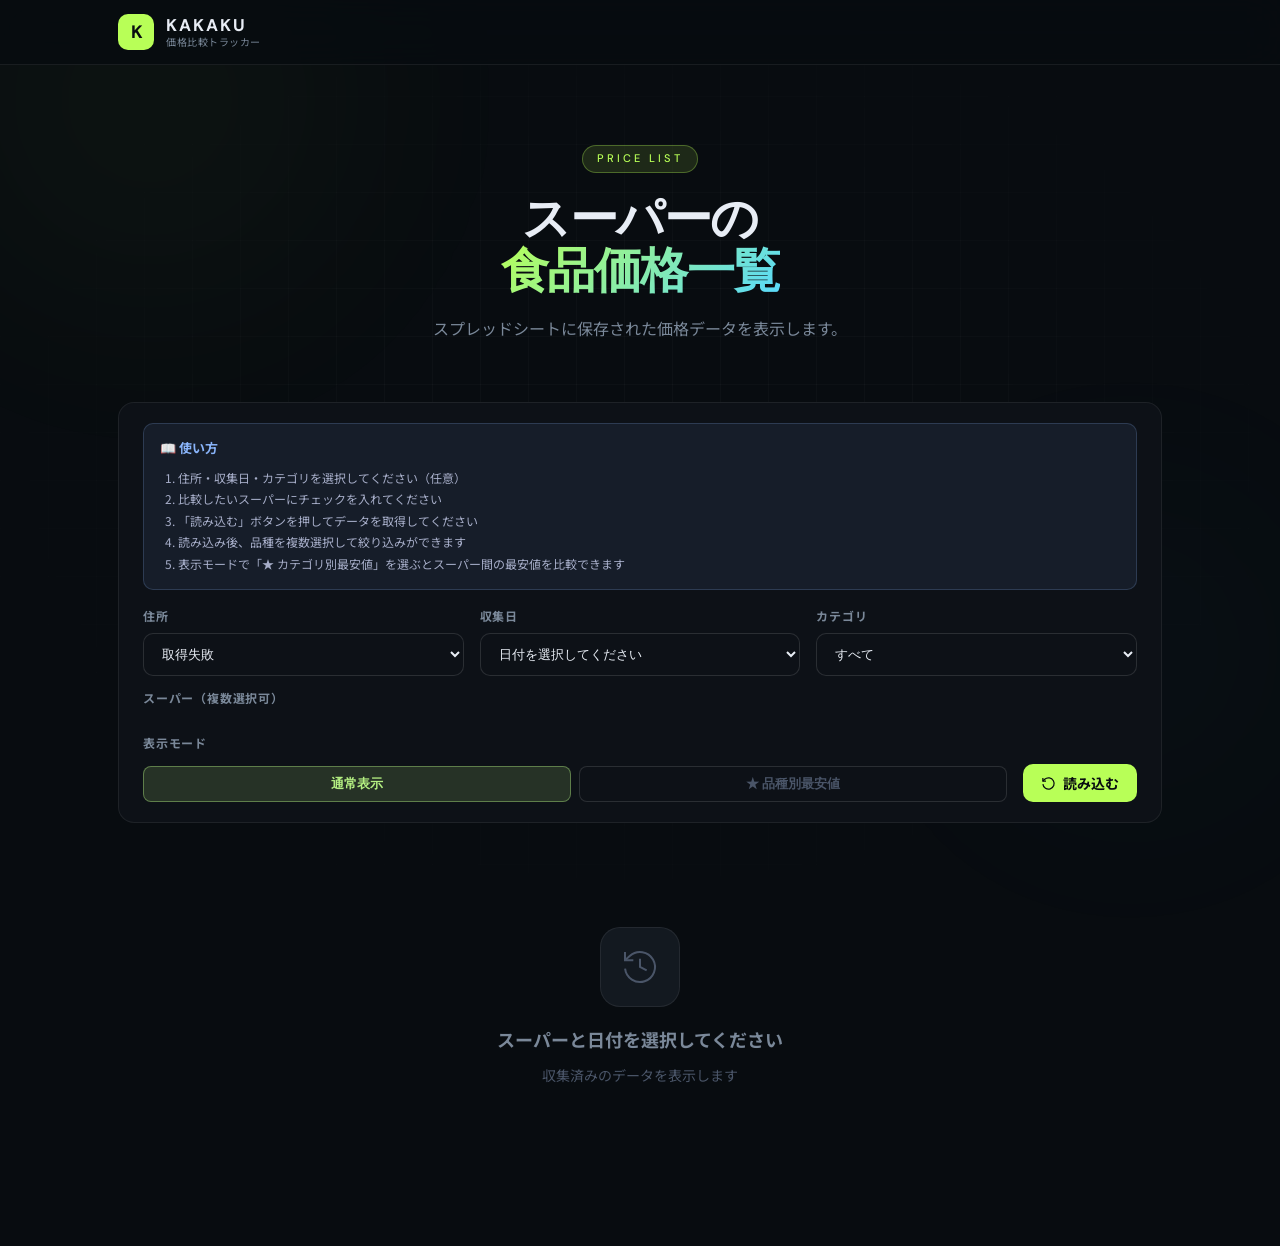
==== commit fb54adef: "Add files via upload" ====
--- a/prices.html
+++ b/prices.html
@@ -23,6 +23,9 @@
         </div>
       </div>
       <nav class="header-nav">
+        <button class="nav-btn demo-btn" id="btnDemoMode" style="display:none">デモモード</button>
+        <button class="nav-btn" id="btnToggleSetup" style="display:none">設定</button>
+        <a class="nav-btn highlighted" id="btnOpenSheet" style="display:none" target="_blank" rel="noopener">価格履歴</a>
       </nav>
     </div>
   </header>
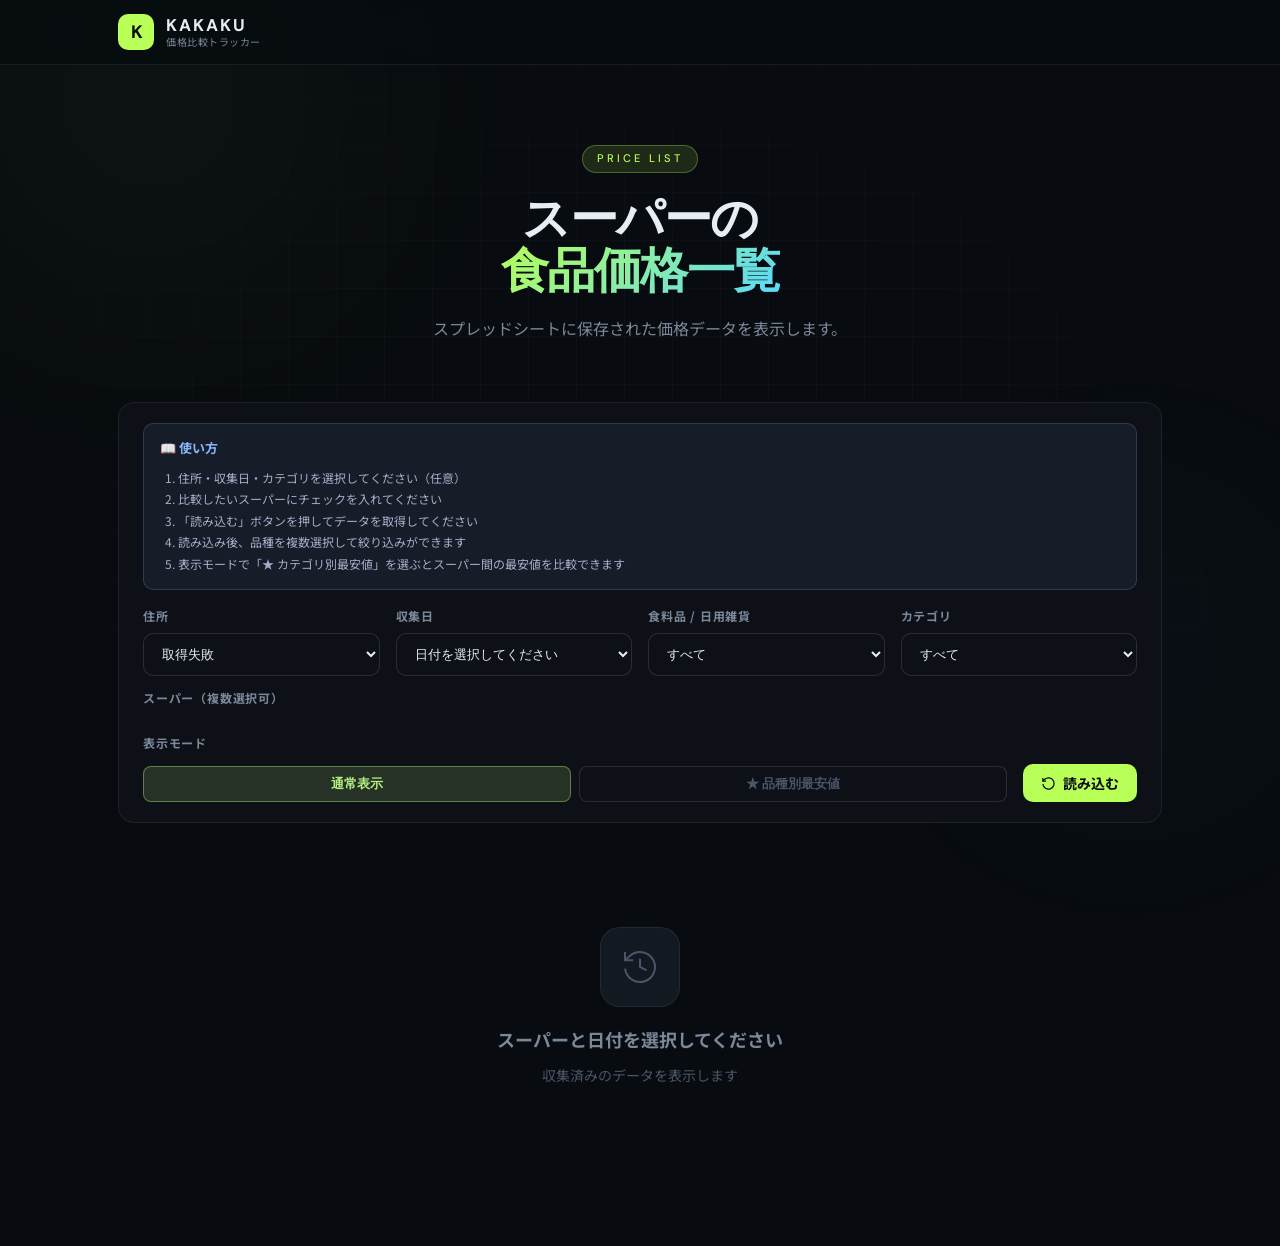
==== commit de9dc25a: "Add files via upload" ====
--- a/prices.html
+++ b/prices.html
@@ -8,7 +8,7 @@
   <link href="https://fonts.googleapis.com/css2?family=DM+Sans:opsz,wght@9..40,300;9..40,500;9..40,700&family=Noto+Sans+JP:wght@300;400;500;700&family=DM+Mono:wght@400;500&display=swap" rel="stylesheet">
   <link rel="stylesheet" href="css/style.css">
 </head>
-<body>
+<body data-page="prices">
   <div class="bg-glow bg-glow-1"></div>
   <div class="bg-glow bg-glow-2"></div>
   <div class="bg-grid"></div>
@@ -280,6 +280,15 @@
             </select>
           </div>
           <!-- カテゴリフィルター -->
+          <div class="field-group" style="margin:0;flex:1">
+            <label class="field-label">食料品 / 日用雑貨</label>
+            <select id="historyTypeFilter" class="field-input">
+              <option value="">すべて</option>
+              <option value="food">食料品</option>
+              <option value="daily">日用雑貨</option>
+              <option value="other">その他</option>
+            </select>
+          </div>
           <div class="field-group" style="margin:0;flex:1">
             <label class="field-label">カテゴリ</label>
             <select id="historyCategoryFilter" class="field-input">
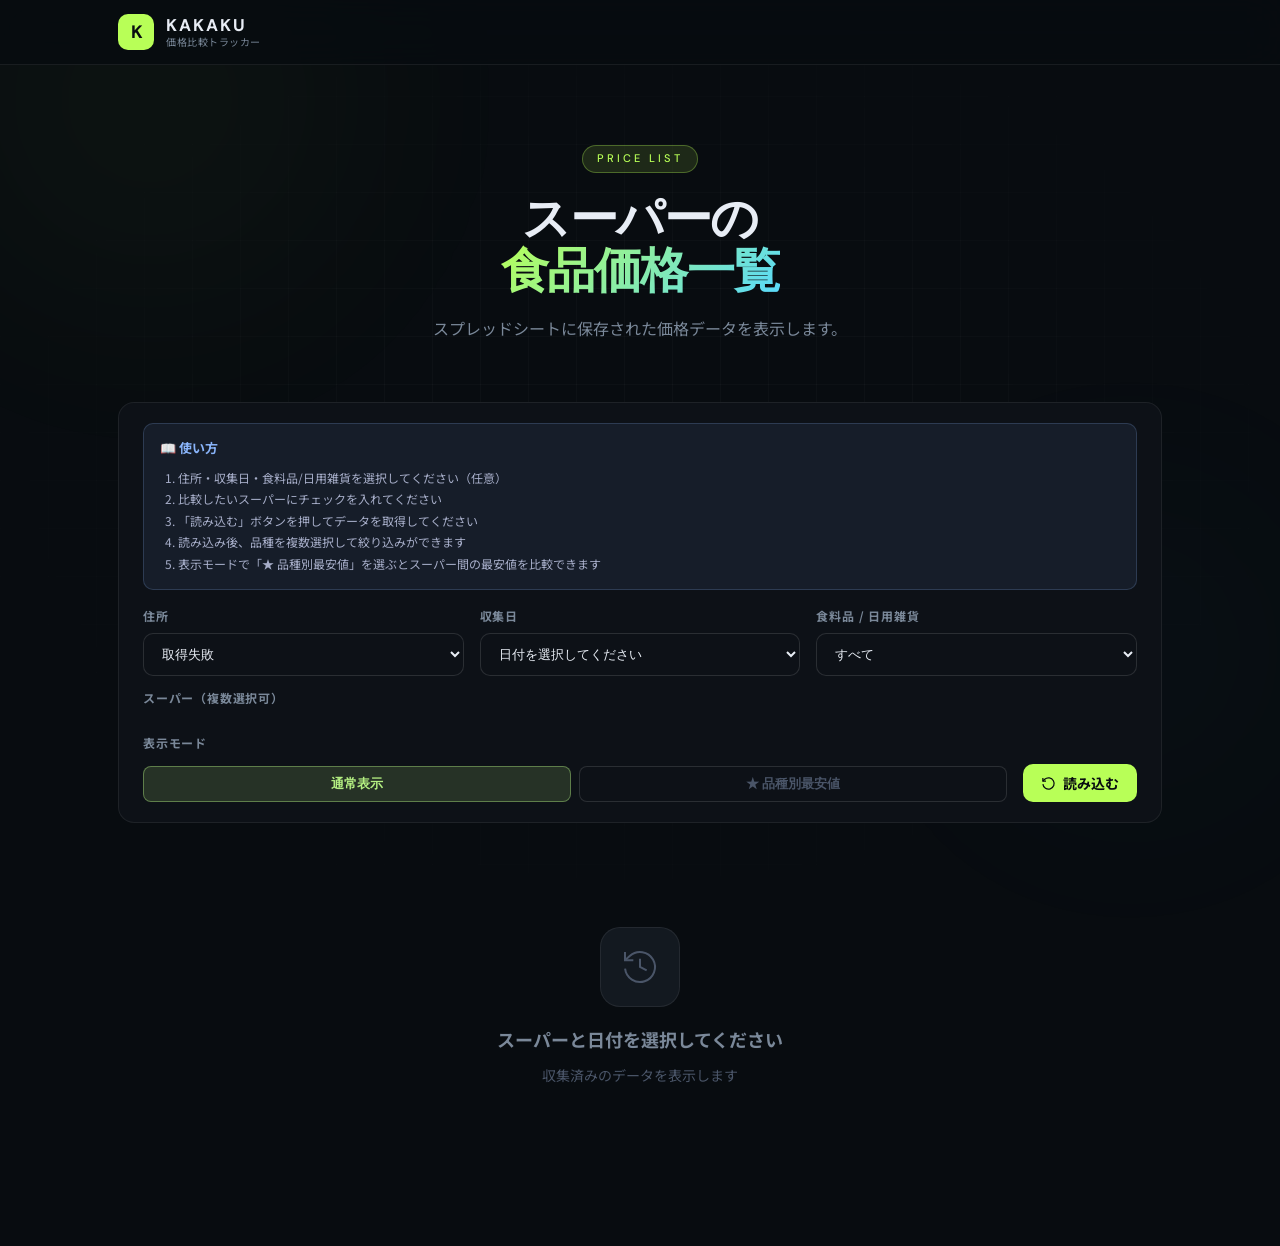
==== commit 876c45fd: "Add files via upload" ====
--- a/prices.html
+++ b/prices.html
@@ -256,30 +256,28 @@
         <div style="background:rgba(137,180,250,0.08);border:1px solid rgba(137,180,250,0.2);border-radius:10px;padding:14px 16px;margin-bottom:16px">
           <p style="color:#89b4fa;font-size:13px;font-weight:700;margin-bottom:8px">📖 使い方</p>
           <ol style="color:#a6adc8;font-size:12px;line-height:1.8;margin:0;padding-left:18px">
-            <li>住所・収集日・カテゴリを選択してください（任意）</li>
+            <li>住所・収集日・食料品/日用雑貨を選択してください（任意）</li>
             <li>比較したいスーパーにチェックを入れてください</li>
             <li>「読み込む」ボタンを押してデータを取得してください</li>
             <li>読み込み後、品種を複数選択して絞り込みができます</li>
-            <li>表示モードで「★ カテゴリ別最安値」を選ぶとスーパー間の最安値を比較できます</li>
+            <li>表示モードで「★ 品種別最安値」を選ぶとスーパー間の最安値を比較できます</li>
           </ol>
         </div>
-        <!-- 1行目: 住所・日付 -->
+
+        <!-- 1行目: 住所・日付・食料品日用品 -->
         <div class="history-filter-row" style="margin-bottom:12px">
-          <!-- 住所フィルター -->
           <div class="field-group" style="margin:0;flex:1">
             <label class="field-label">住所</label>
             <select id="historyAddressSelect" class="field-input">
               <option value="">読み込み中...</option>
             </select>
           </div>
-          <!-- 日付フィルター -->
           <div class="field-group" style="margin:0;flex:1">
             <label class="field-label">収集日</label>
             <select id="historyDateSelect" class="field-input">
               <option value="">日付を選択してください</option>
             </select>
           </div>
-          <!-- カテゴリフィルター -->
           <div class="field-group" style="margin:0;flex:1">
             <label class="field-label">食料品 / 日用雑貨</label>
             <select id="historyTypeFilter" class="field-input">
@@ -289,34 +287,18 @@
               <option value="other">その他</option>
             </select>
           </div>
-          <div class="field-group" style="margin:0;flex:1">
-            <label class="field-label">カテゴリ</label>
-            <select id="historyCategoryFilter" class="field-input">
-              <option value="">すべて</option>
-              <option>野菜・果物</option>
-              <option>肉・鶏</option>
-              <option>魚介類</option>
-              <option>乳製品・卵</option>
-              <option>パン・米</option>
-              <option>飲料</option>
-              <option>冷凍食品</option>
-              <option>調味料</option>
-              <option>生活雑貨</option>
-              <option>その他</option>
-            </select>
-          </div>
-        </div>
-
-        <!-- 2行目: スーパー複数選択（プルダウン） -->
-        <div class="field-group" style="margin:0 0 12px 0">
-          <label class="field-label">スーパー（複数選択可）</label>
-          <div id="storeMultiSelect" style="margin-top:6px"></div>
-        </div>
-
-        <!-- 品種複数選択（読み込み後に表示） -->
-        <div id="itemMultiSelectWrap" style="display:none;margin-bottom:12px">
-          <label class="field-label" style="margin-bottom:6px;display:block">品種（複数選択可）</label>
-          <div id="itemMultiSelect"></div>
+        </div>
+
+        <!-- 2行目: スーパー・品目を1行に -->
+        <div class="history-filter-row" style="margin-bottom:12px">
+          <div class="field-group" style="margin:0;flex:1">
+            <label class="field-label">スーパー（複数選択可）</label>
+            <div id="storeMultiSelect" style="margin-top:6px"></div>
+          </div>
+          <div id="itemMultiSelectWrap" style="flex:1;display:none">
+            <label class="field-label" style="margin-bottom:6px;display:block">品種（複数選択可）</label>
+            <div id="itemMultiSelect"></div>
+          </div>
         </div>
 
         <!-- 3行目: 表示モード・読み込みボタン -->
